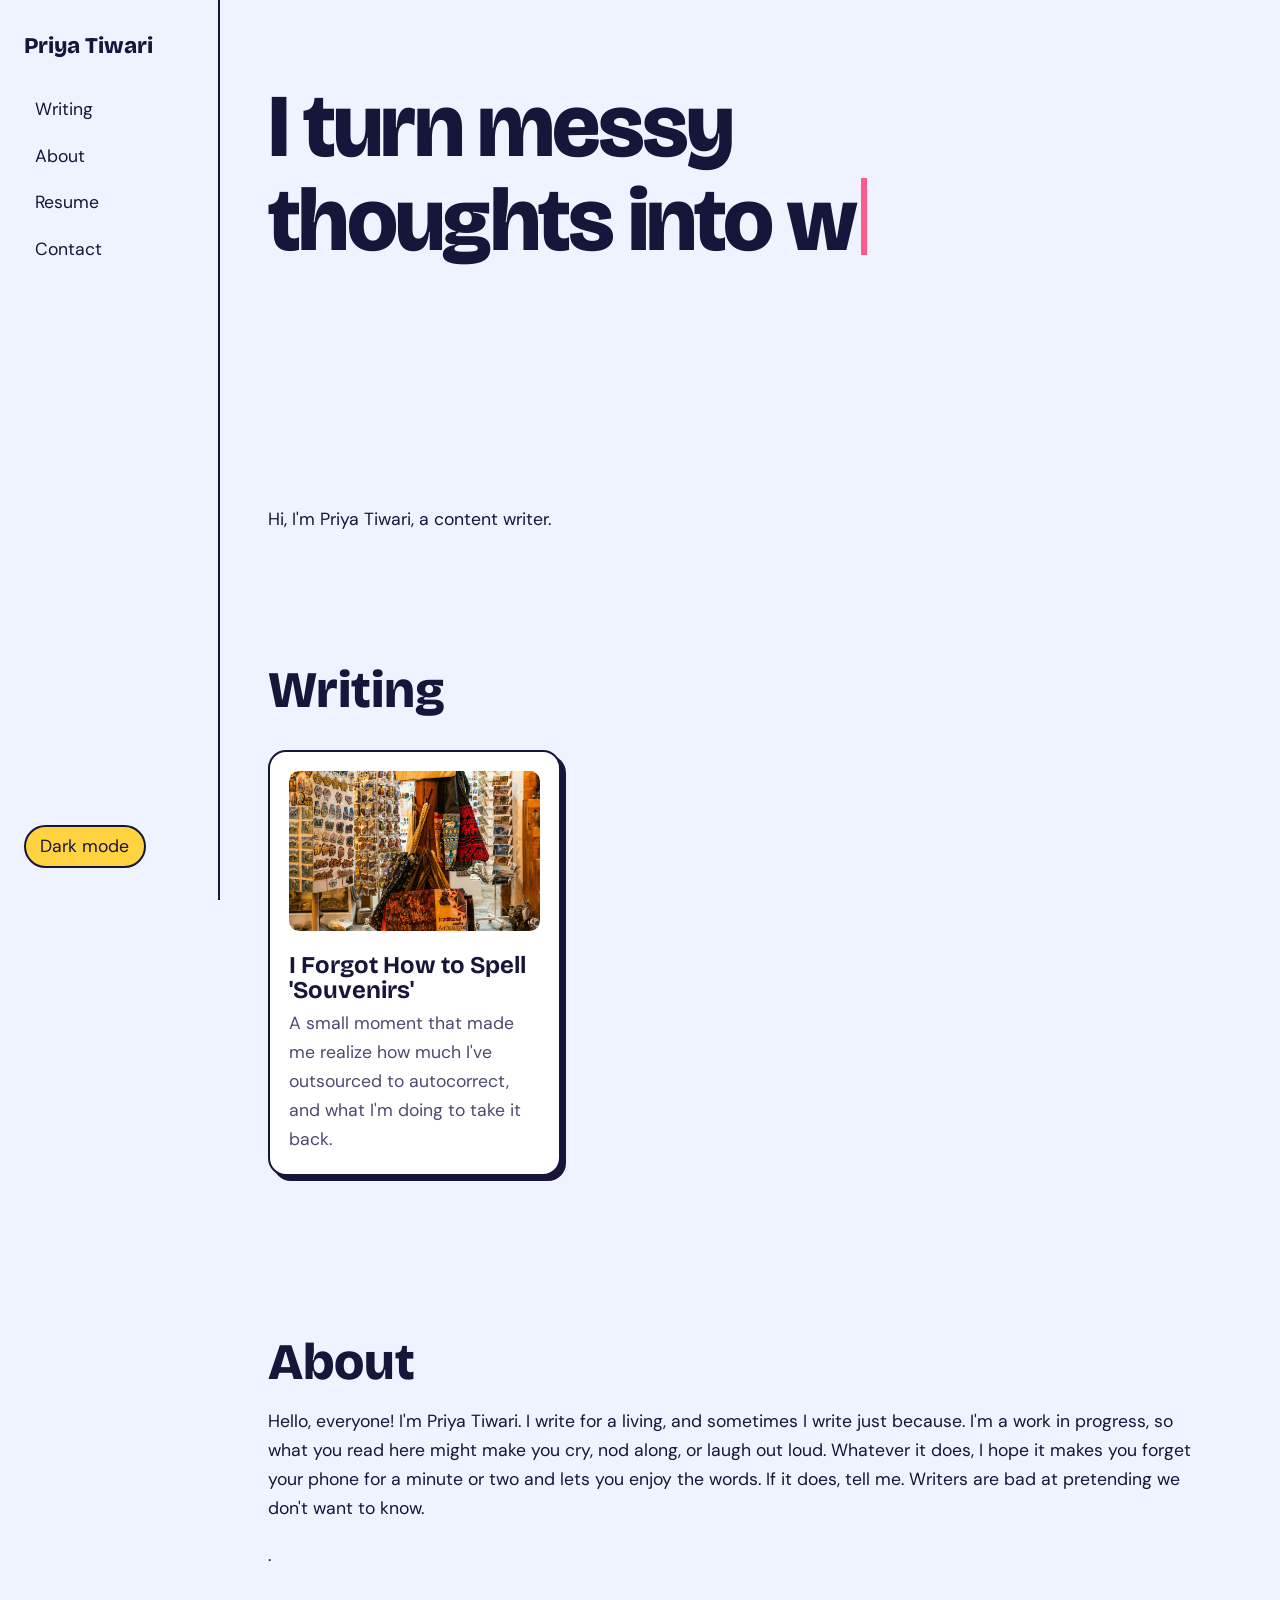
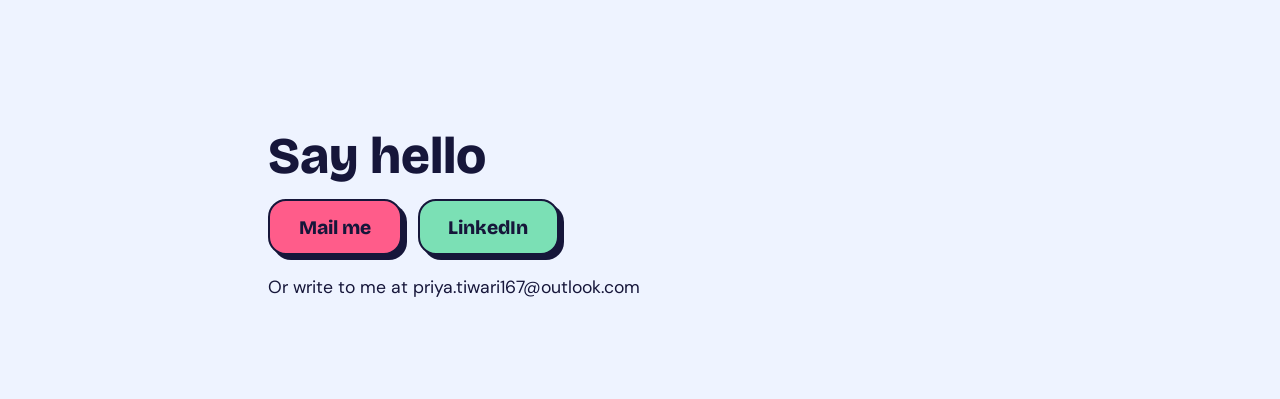
==== index.html @ 90b7e130 "Update index.html" ====
<!DOCTYPE html>
<html lang="en">
<head>
<meta charset="utf-8">
<meta name="viewport" content="width=device-width,initial-scale=1">
<title>Priya Tiwari | Writer</title>
<link href="https://fonts.googleapis.com/css2?family=Bricolage+Grotesque:wght@500;800&family=DM+Sans:wght@400;500&display=swap" rel="stylesheet">
<style>
:root{--bg:#EEF3FF;--ink:#16163A;--pink:#FF5C8A;--sun:#FFD23F;--mint:#7BE0B5}
*{box-sizing:border-box}
html{scroll-behavior:smooth}
@media(prefers-reduced-motion:reduce){html{scroll-behavior:auto}*{animation:none!important;transition:none!important}}
body{margin:0;background:var(--bg);color:var(--ink);font:1.1rem/1.65 "DM Sans",system-ui,sans-serif}
a{color:inherit}
:focus-visible{outline:3px solid var(--pink);outline-offset:3px}
nav{position:fixed;inset:0 auto 0 0;width:220px;padding:2rem 1.5rem;display:flex;flex-direction:column;gap:.4rem;border-right:2px solid var(--ink);background:var(--bg);z-index:5}
nav .me{font:800 1.4rem "Bricolage Grotesque",sans-serif;text-decoration:none;margin-bottom:1.5rem}
nav a:not(.me){text-decoration:none;padding:.35rem .7rem;border-radius:99px;width:max-content}
nav a:not(.me):hover{background:var(--sun)}
main{margin-left:220px}
section{padding:5rem 3rem;max-width:64rem}
h1,h2,h3{font-family:"Bricolage Grotesque",sans-serif;line-height:1.05;margin:0}
.big{font-size:clamp(1.8rem,5vw,3.2rem);font-weight:800}
.hero{position:relative;min-height:100vh;max-width:none;overflow:hidden}
.hero h1{font-size:clamp(2.6rem,7vw,6rem);font-weight:800;letter-spacing:-.03em;max-width:13ch}
.hero p{max-width:34ch;margin-top:1.5rem}
.drag{position:absolute;cursor:grab;touch-action:none;user-select:none;z-index:2}
.drag.held{cursor:grabbing;z-index:4;filter:drop-shadow(4px 6px 0 rgba(22,22,58,.25))}
.sticker{padding:.5rem 1rem;border:2px solid var(--ink);border-radius:99px;font-weight:500;background:var(--sun);transform:rotate(-6deg)}
.sticker.b{background:var(--pink);transform:rotate(5deg)}
.sticker.c{background:var(--mint);transform:rotate(-2deg)}
.treat{padding:.3rem .9rem;background:#fff;border:2px dashed var(--ink);border-radius:8px}
#pet{position:absolute;right:6%;bottom:8%;text-align:center;width:150px}
#pet svg{width:130px;transition:transform .2s}
#pet.chomp svg{transform:scale(1.2,.8)}
#say{margin:.3rem 0 0;font-size:.95rem;min-height:1.6em}
.grid{display:grid;grid-template-columns:repeat(auto-fill,minmax(16rem,1fr));gap:1.5rem;margin-top:2rem}
.card{font:inherit;color:inherit;text-align:left;background:#fff;border:2px solid var(--ink);border-radius:18px;padding:1.2rem;cursor:pointer;box-shadow:5px 5px 0 var(--ink);transition:transform .15s,box-shadow .15s}
.card:hover,.card:focus-visible{transform:translate(-2px,-2px);box-shadow:8px 8px 0 var(--pink)}
.card img{width:100%;height:10rem;object-fit:cover;border-radius:10px;margin-bottom:.8rem}
.card h3{font-size:1.5rem;margin-bottom:.4rem}
.card p{margin:0;color:#4b4b70}
dialog{max-width:42rem;width:calc(100% - 2rem);max-height:88vh;border:2px solid var(--ink);border-radius:18px;padding:2rem;background:#fff;color:var(--ink)}
dialog::backdrop{background:rgba(22,22,58,.55)}
dialog img{max-width:100%;border-radius:10px;margin:1rem 0}
dialog h2{font-size:2.2rem;margin-bottom:.5rem}
.x{float:right;font:inherit;background:var(--sun);border:2px solid var(--ink);border-radius:99px;padding:.2rem .9rem;cursor:pointer}
@media(max-width:800px){nav{inset:0 0 auto 0;width:auto;flex-direction:row;flex-wrap:wrap;align-items:center;padding:.8rem 1rem;border-right:0;border-bottom:2px solid var(--ink)}nav .me{margin:0 1rem 0 0}main{margin:0;padding-top:4.5rem}section{padding:3rem 1.25rem}#pet{right:2%}}
.mail{display:inline-block;margin-top:1rem;padding:.9rem 1.8rem;background:var(--pink);color:var(--ink);font:800 1.2rem "Bricolage Grotesque",sans-serif;text-decoration:none;border:2px solid var(--ink);border-radius:18px;box-shadow:5px 5px 0 var(--ink);transition:transform .15s,box-shadow .15s}
.mail:hover,.mail:focus-visible{transform:translate(-2px,-2px);box-shadow:8px 8px 0 var(--sun)}
a.card{display:block;text-decoration:none}
  .hero{min-height:0;padding-bottom:2rem}
.hero h1.typing::after{content:"";display:inline-block;width:.07em;height:.85em;margin-left:.06em;background:var(--pink);vertical-align:-.05em;animation:blink 1s steps(2) infinite}
@keyframes blink{to{opacity:0}}
.hero .line{display:block;height:6px;width:0;background:var(--pink);border-radius:9px;margin-top:1.2rem;transition:width .8s ease}
.hero .line.on{width:7rem}
.rise{opacity:0}
.rise.in{opacity:1;animation:rise .6s ease backwards}
@keyframes rise{from{opacity:0;transform:translateY(16px)}}
a.card{display:block;text-decoration:none}
.btns{display:flex;flex-wrap:wrap;gap:1rem}
.mail{color:#16163A}
.mail.in{background:var(--mint)}
.tg{margin-top:auto;font:inherit;background:var(--sun);color:#16163A;border:2px solid var(--ink);border-radius:99px;padding:.3rem .9rem;cursor:pointer;width:max-content}
@media(max-width:800px){.tg{margin:0 0 0 auto}}
[data-theme=dark]{--bg:#12122B;--ink:#EDEEFF;--pink:#FF7AA2}
[data-theme=dark] .card,[data-theme=dark] dialog{background:#1E1E45}
[data-theme=dark] .card p{color:#B9BAE0}
[data-theme=dark] nav a:not(.me):hover{color:#16163A}
</style>
</head>
<body>

<nav>
  <a class="me" href="#top">Priya Tiwari</a>
  <a href="#writing">Writing</a>
  <a href="#about">About</a>
  <a href="Priya Tiwari - Resume.pdf" target="_blank">Resume</a>
  <a href="#contact">Contact</a>
    <button class="tg" id="theme">Dark mode</button>
</nav>

<main>
 <section class="hero" id="top">
    <h1 id="type">I turn messy thoughts into words worth reading.</h1>
    <span class="line" id="line"></span>
    <p>Hi, I'm Priya Tiwari, a content writer.</p>
</section>

  <section id="writing">
    <h2 class="big">Writing</h2>
    <div class="grid" id="grid"></div>
  </section>

  <section id="about">
    <h2 class="big">About</h2>
    <!-- EDIT: write about yourself -->
    <p>Hello, everyone! I'm Priya Tiwari. I write for a living, and sometimes I write just because. I'm a work in progress, so what you read here might make you cry, nod along, or laugh out loud. Whatever it does, I hope it makes you forget your phone for a minute or two and lets you enjoy the words. If it does, tell me. Writers are bad at pretending we don't want to know.</p>.
  </section>

  <section id="contact">
    <h2 class="big">Say hello</h2>
    <div class="btns">
    <a class="mail" href="mailto:priya.tiwari167@outlook.com?subject=Hello%20Priya">Mail me</a>
          <a class="mail in" href="https://www.linkedin.com/in/priya-t-655911274" target="_blank" rel="noopener">LinkedIn</a>
    </div>
    <p>Or write to me at priya.tiwari167@outlook.com</p>
</section>

<dialog id="box">
  <button class="x" id="close">Close</button>
  <div id="read"></div>
</dialog>

<script>
const essays=[
  {
    title:"I Forgot How to Spell 'Souvenirs'",
    summary:"A small moment that made me realize how much I've outsourced to autocorrect, and what I'm doing to take it back.",
    image:"souvenirs.jpg",
    link:"my-first-essay.html"
  }
];

const grid=document.getElementById('grid'),box=document.getElementById('box'),read=document.getElementById('read');
essays.forEach(e=>{
  const b=document.createElement(e.link?'a':'button');
  b.className='card';
  if(e.link)b.href=e.link;
  b.innerHTML=(e.image?`<img src="${e.image}" alt="">`:'')+`<h3>${e.title}</h3><p>${e.summary}</p>`;
  if(!e.link)b.onclick=()=>{read.innerHTML=`<h2>${e.title}</h2>`+(e.image?`<img src="${e.image}" alt="">`:'')+e.body;box.showModal()};
  grid.append(b);
});
document.getElementById('close').onclick=()=>box.close();
box.addEventListener('click',ev=>{if(ev.target===box)box.close()});

const h=document.getElementById('type'),line=document.getElementById('line');
if(h&&line){
  const full=h.textContent.trim();
  h.setAttribute('aria-label',full);
  if(matchMedia('(prefers-reduced-motion:reduce)').matches){
    line.classList.add('on');
  }else{
    (document.fonts?document.fonts.ready:Promise.resolve()).then(()=>{
      h.style.minHeight=h.offsetHeight+'px';
      h.textContent='';h.classList.add('typing');
      let i=0;
      (function go(){
        h.textContent=full.slice(0,++i);
        if(i<full.length)setTimeout(go,45);
        else{h.classList.remove('typing');line.classList.add('on')}
      })();
    });
  }
}

if('IntersectionObserver' in window){
  const io=new IntersectionObserver(es=>es.forEach(e=>{
    if(e.isIntersecting){e.target.classList.add('in');io.unobserve(e.target)}
  }),{threshold:.15});
  document.querySelectorAll('.card,#about p,.btns').forEach(el=>{el.classList.add('rise');io.observe(el)});
}

const root=document.documentElement,tg=document.getElementById('theme');
if(tg){
  const setTheme=t=>{
    root.dataset.theme=t;
    tg.textContent=t==='dark'?'Light mode':'Dark mode';
    try{localStorage.setItem('theme',t)}catch(e){}
  };
  let saved;try{saved=localStorage.getItem('theme')}catch(e){}
  setTheme(saved||(matchMedia('(prefers-color-scheme:dark)').matches?'dark':'light'));
  tg.onclick=()=>setTheme(root.dataset.theme==='dark'?'light':'dark');
}
</script>
</body>
</html>
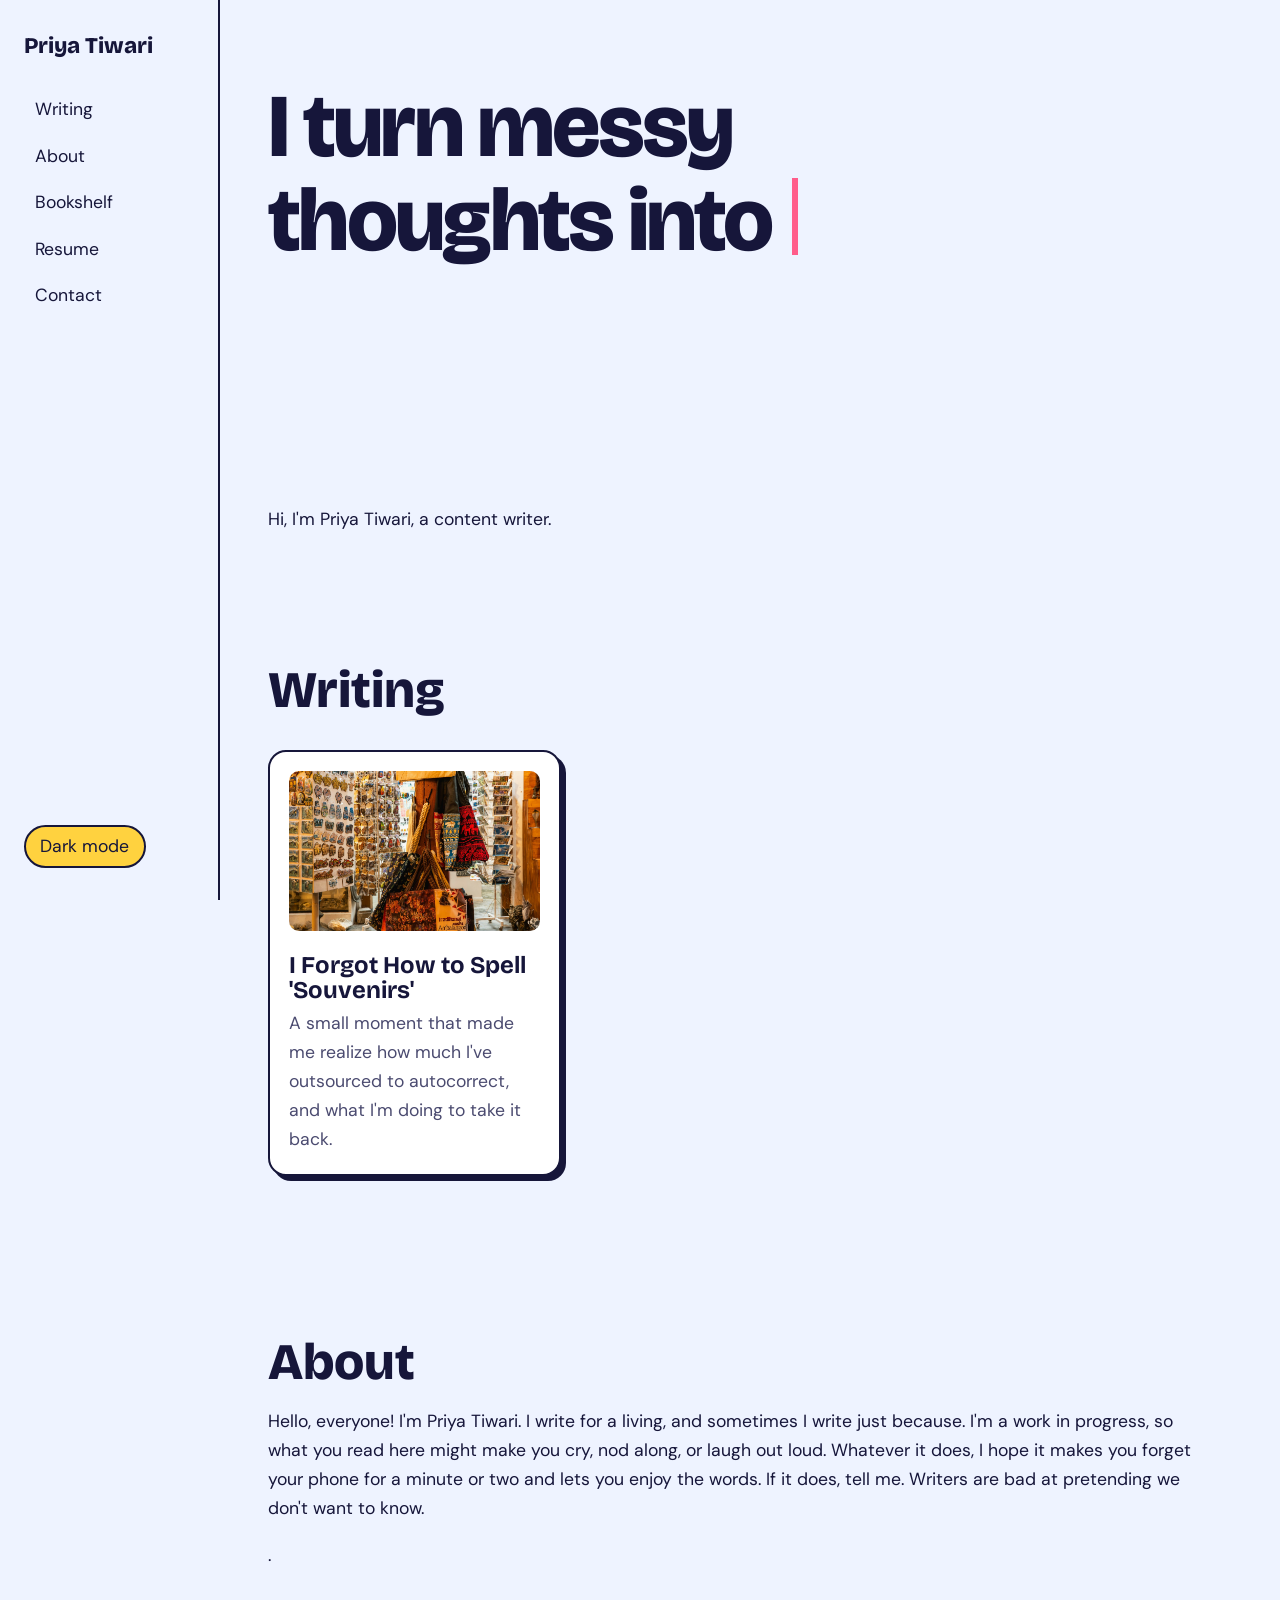
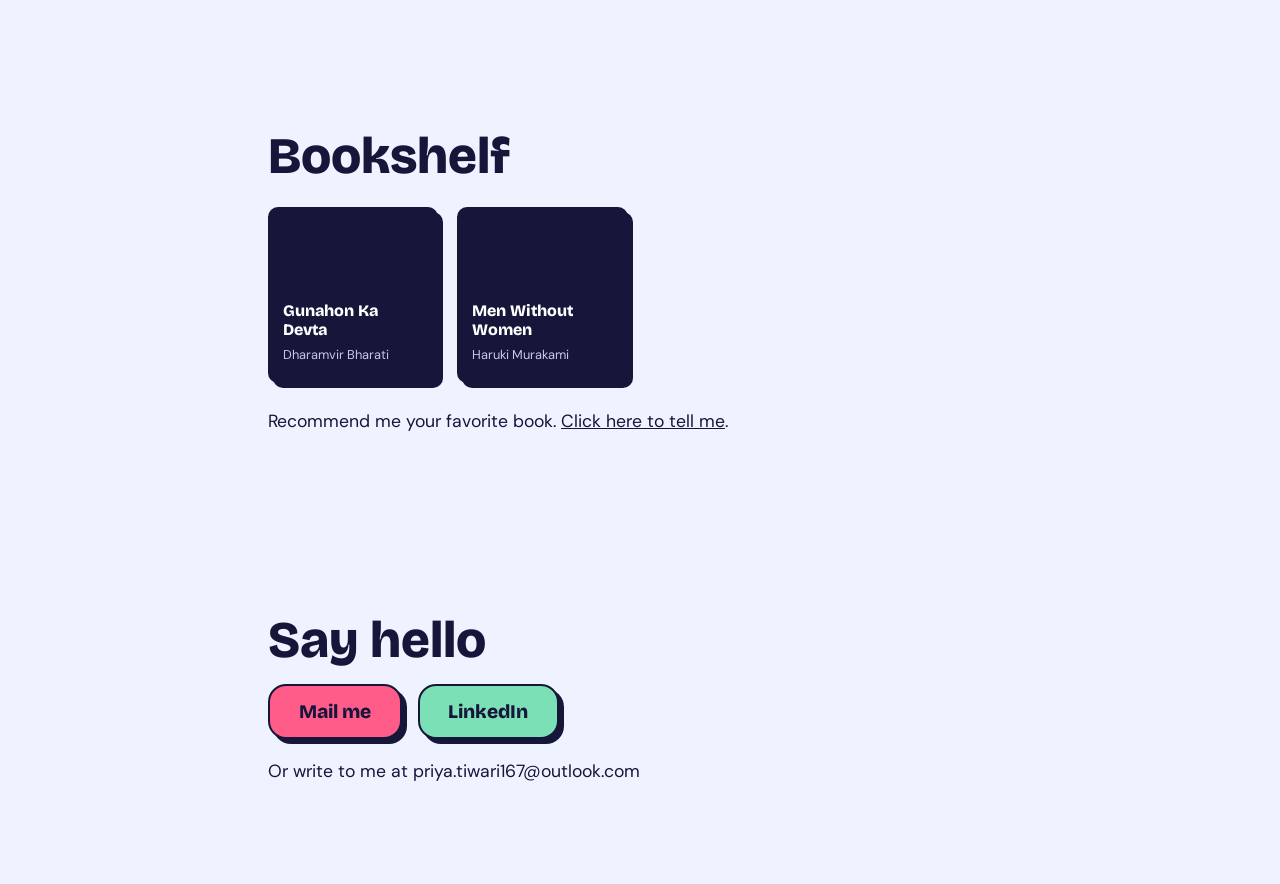
==== commit f185b7f7: "Update index.html" ====
--- a/index.html
+++ b/index.html
@@ -67,6 +67,13 @@
 [data-theme=dark] .card,[data-theme=dark] dialog{background:#1E1E45}
 [data-theme=dark] .card p{color:#B9BAE0}
 [data-theme=dark] nav a:not(.me):hover{color:#16163A}
+.shelf{display:grid;grid-template-columns:repeat(auto-fill,minmax(9rem,1fr));gap:1.2rem;margin-top:1.5rem}
+.book{background:#16163A;color:#fff;border:2px solid var(--ink);border-radius:10px;padding:1rem .8rem;min-height:11rem;display:flex;flex-direction:column;justify-content:flex-end;cursor:pointer;font:inherit;text-align:left;box-shadow:5px 5px 0 var(--ink);transition:transform .15s,box-shadow .15s}
+.book:hover,.book:focus-visible{transform:translate(-2px,-2px);box-shadow:8px 8px 0 var(--pink)}
+.book b{font:800 1rem "Bricolage Grotesque",sans-serif;line-height:1.2}
+.book span{font-size:.8rem;color:#c8c9e6;margin-top:.3rem}
+.shelf-end{margin-top:1.5rem}
+</style>
 </style>
 </head>
 <body>
@@ -75,6 +82,7 @@
   <a class="me" href="#top">Priya Tiwari</a>
   <a href="#writing">Writing</a>
   <a href="#about">About</a>
+  <a href="#bookshelf">Bookshelf</a>
   <a href="Priya Tiwari - Resume.pdf" target="_blank">Resume</a>
   <a href="#contact">Contact</a>
     <button class="tg" id="theme">Dark mode</button>
@@ -97,7 +105,11 @@
     <!-- EDIT: write about yourself -->
     <p>Hello, everyone! I'm Priya Tiwari. I write for a living, and sometimes I write just because. I'm a work in progress, so what you read here might make you cry, nod along, or laugh out loud. Whatever it does, I hope it makes you forget your phone for a minute or two and lets you enjoy the words. If it does, tell me. Writers are bad at pretending we don't want to know.</p>.
   </section>
-
+<section id="bookshelf">
+    <h2 class="big">Bookshelf</h2>
+    <div class="shelf" id="shelf"></div>
+    <p class="shelf-end">Recommend me your favorite book. <a href="priya.tiwari167@outlook.com?subject=Book%20recommendation">Click here to tell me</a>.</p>
+</section>
   <section id="contact">
     <h2 class="big">Say hello</h2>
     <div class="btns">
@@ -113,6 +125,18 @@
 </dialog>
 
 <script>
+const books=[
+  {title:"Gunahon Ka Devta", author:"Dharamvir Bharati", review:"The writing made me cry. What do you mean a human being can be perfect for society and still be called a criminal."},
+  {title:"Men Without Women", author:"Haruki Murakami", review:"A collection of short stories that captures the quiet ache of heartbreak, isolation, and male vulnerability."}
+];
+const shelf=document.getElementById('shelf');
+books.forEach(b=>{
+  const el=document.createElement('button');
+  el.className='book';
+  el.innerHTML=`<b>${b.title}</b><span>${b.author}</span>`;
+  el.onclick=()=>{read.innerHTML=`<h2>${b.title}</h2><p style="color:#5B6478;margin-top:-.5rem">${b.author}</p><p>${b.review}</p>`;box.showModal()};
+  shelf.append(el);
+});
 const essays=[
   {
     title:"I Forgot How to Spell 'Souvenirs'",
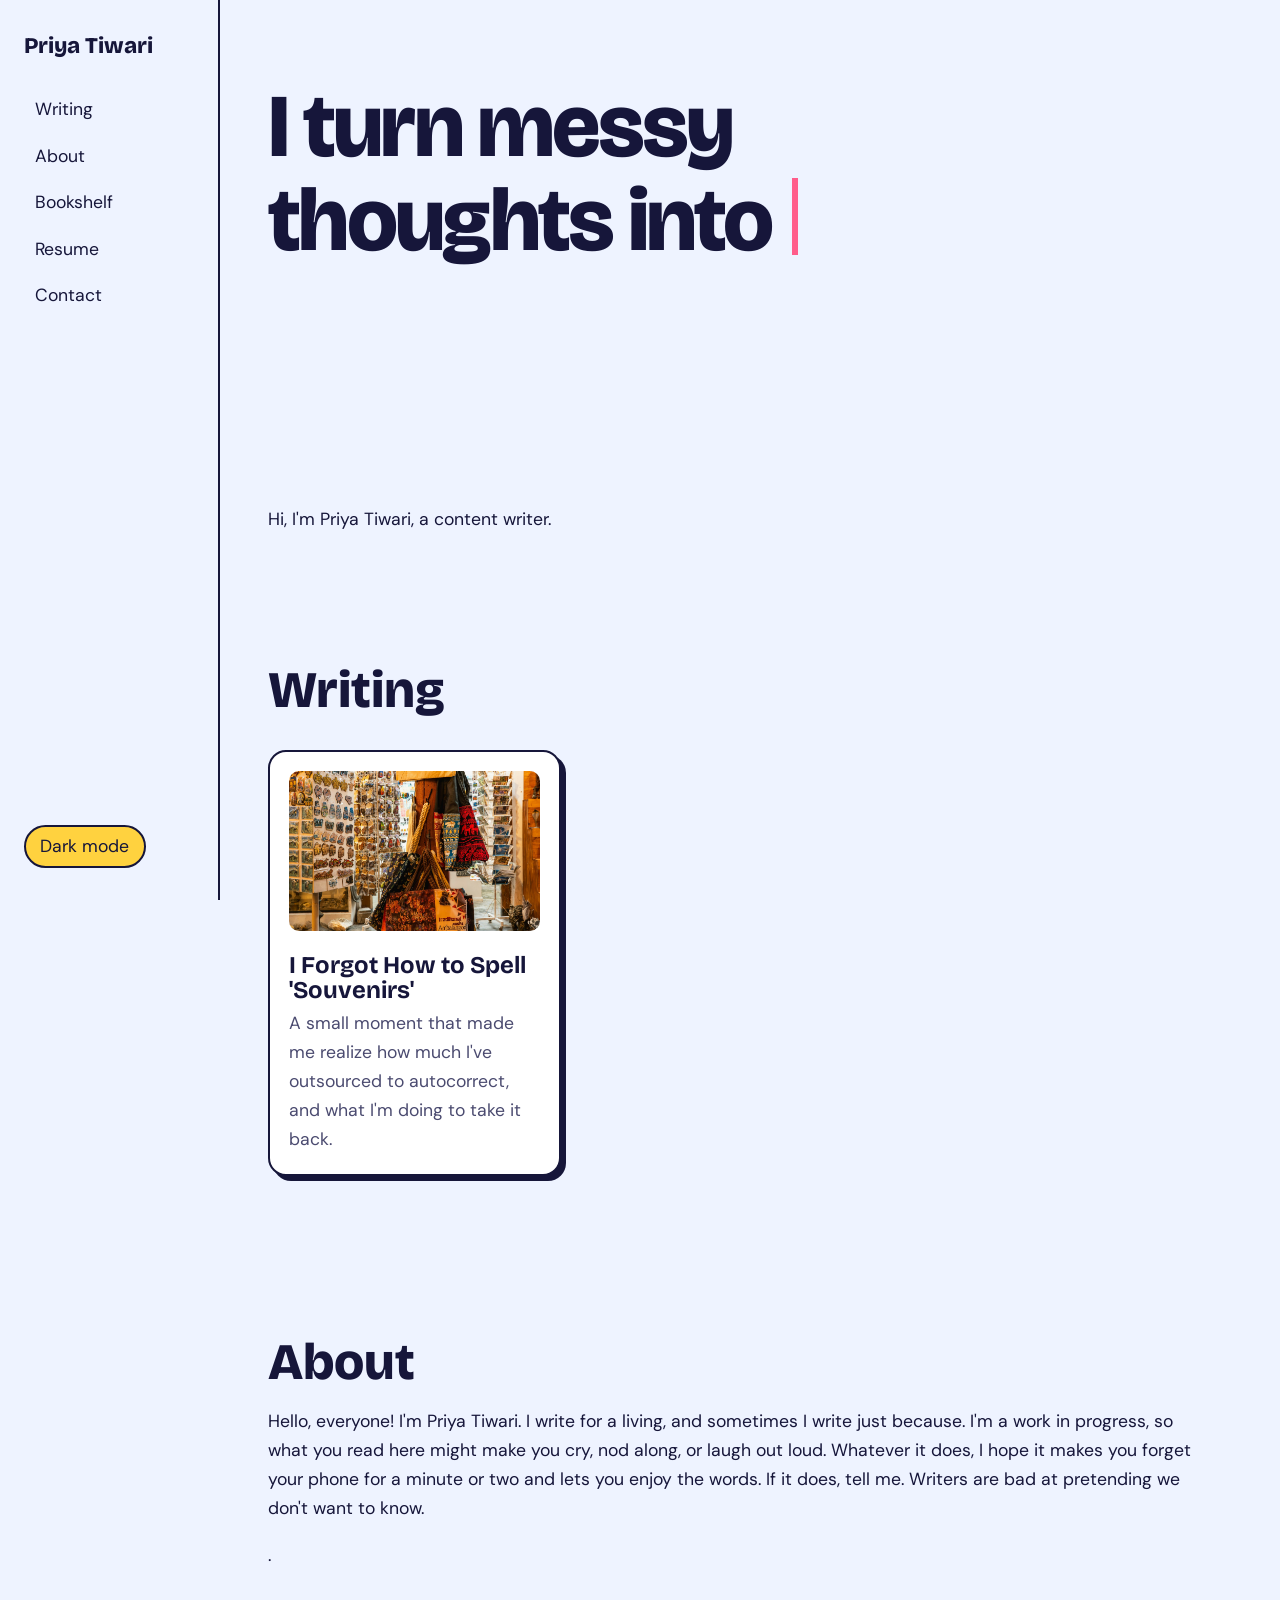
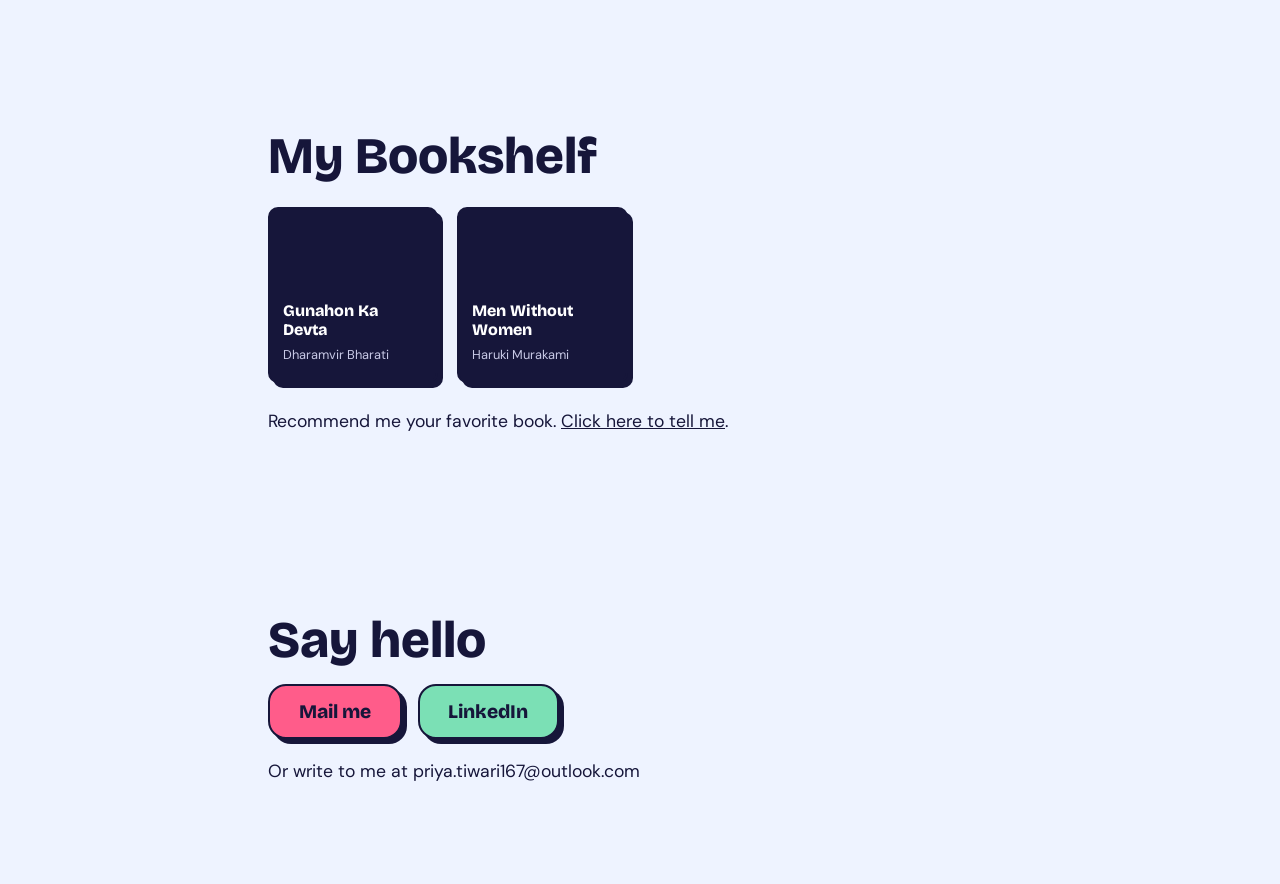
==== commit f9ac920b: "Update index.html" ====
--- a/index.html
+++ b/index.html
@@ -106,10 +106,9 @@
     <p>Hello, everyone! I'm Priya Tiwari. I write for a living, and sometimes I write just because. I'm a work in progress, so what you read here might make you cry, nod along, or laugh out loud. Whatever it does, I hope it makes you forget your phone for a minute or two and lets you enjoy the words. If it does, tell me. Writers are bad at pretending we don't want to know.</p>.
   </section>
 <section id="bookshelf">
-    <h2 class="big">Bookshelf</h2>
+    <h2 class="big">My Bookshelf</h2>
     <div class="shelf" id="shelf"></div>
-    <p class="shelf-end">Recommend me your favorite book. <a href="priya.tiwari167@outlook.com?subject=Book%20recommendation">Click here to tell me</a>.</p>
-</section>
+<p class="shelf-end">Recommend me your favorite book. <a href="mailto:priya.tiwari167@outlook.com?subject=Book%20recommendation">Click here to tell me</a>.</p></section>
   <section id="contact">
     <h2 class="big">Say hello</h2>
     <div class="btns">
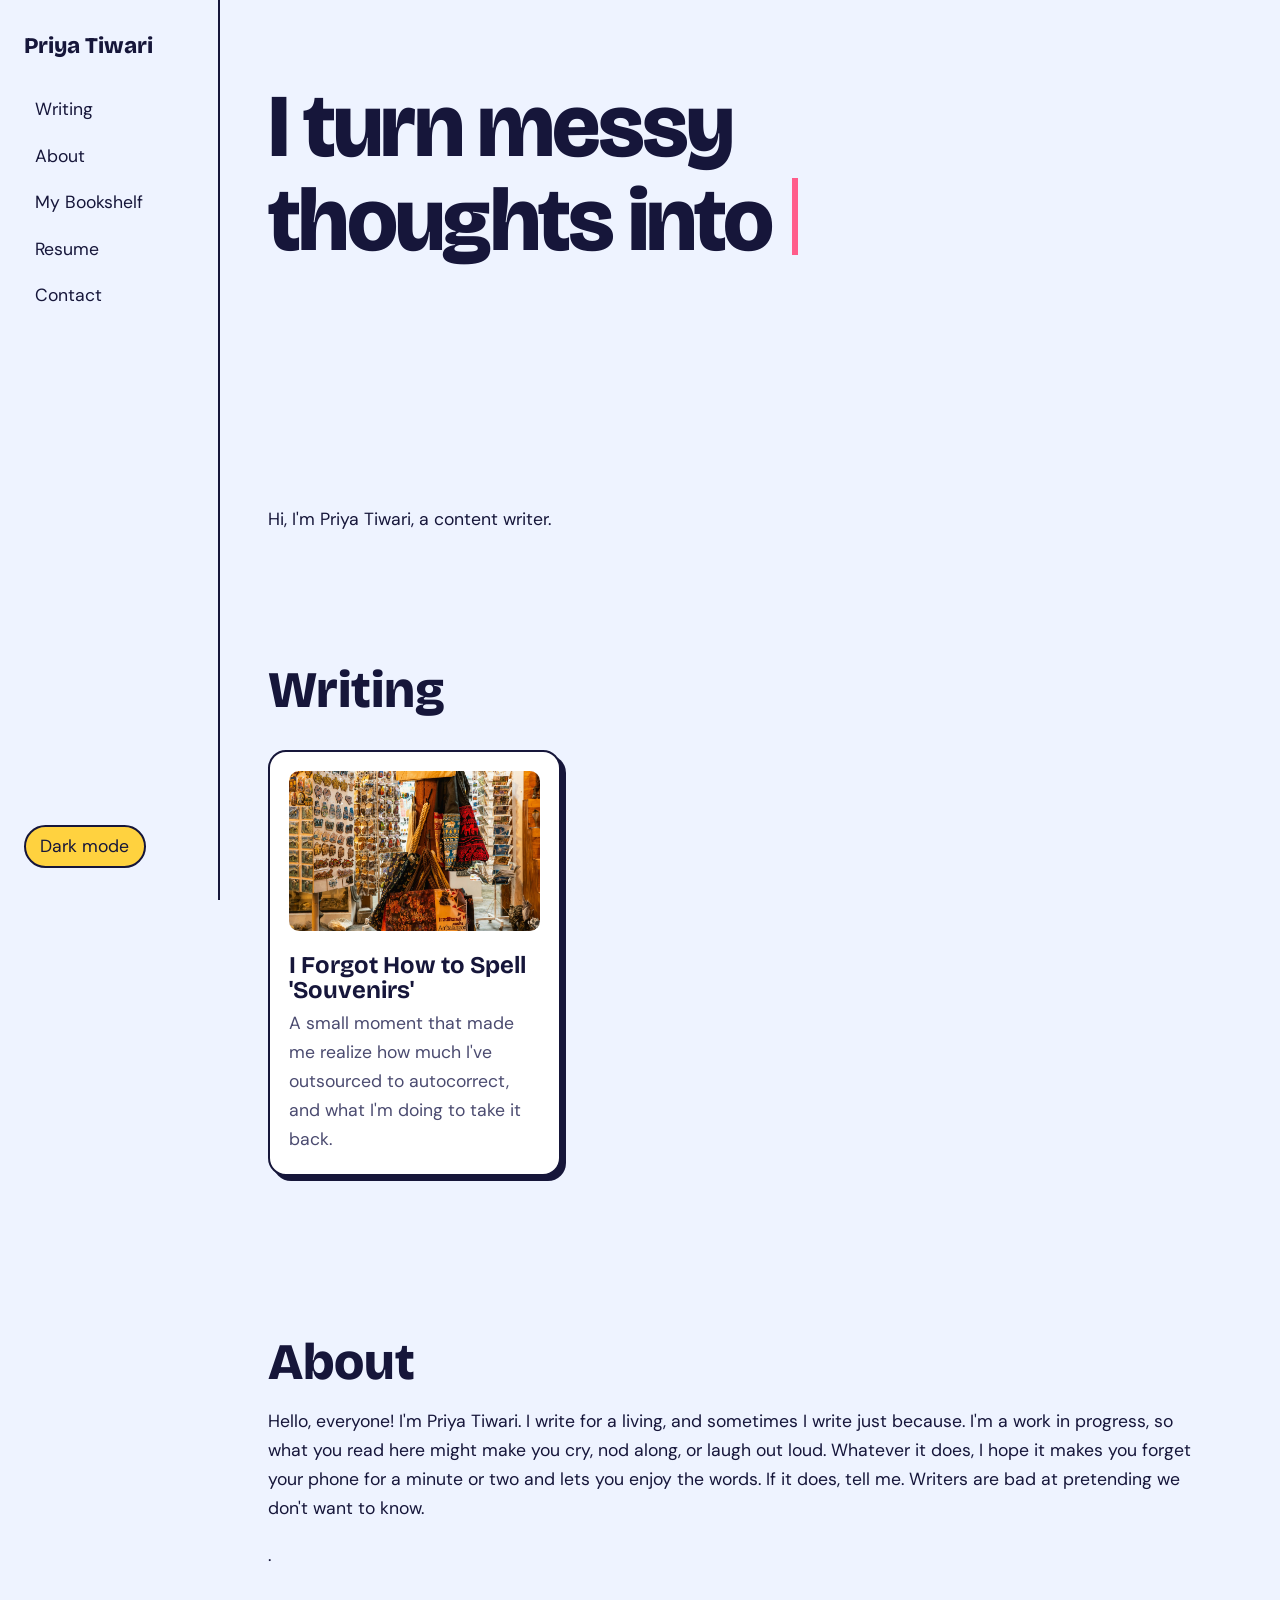
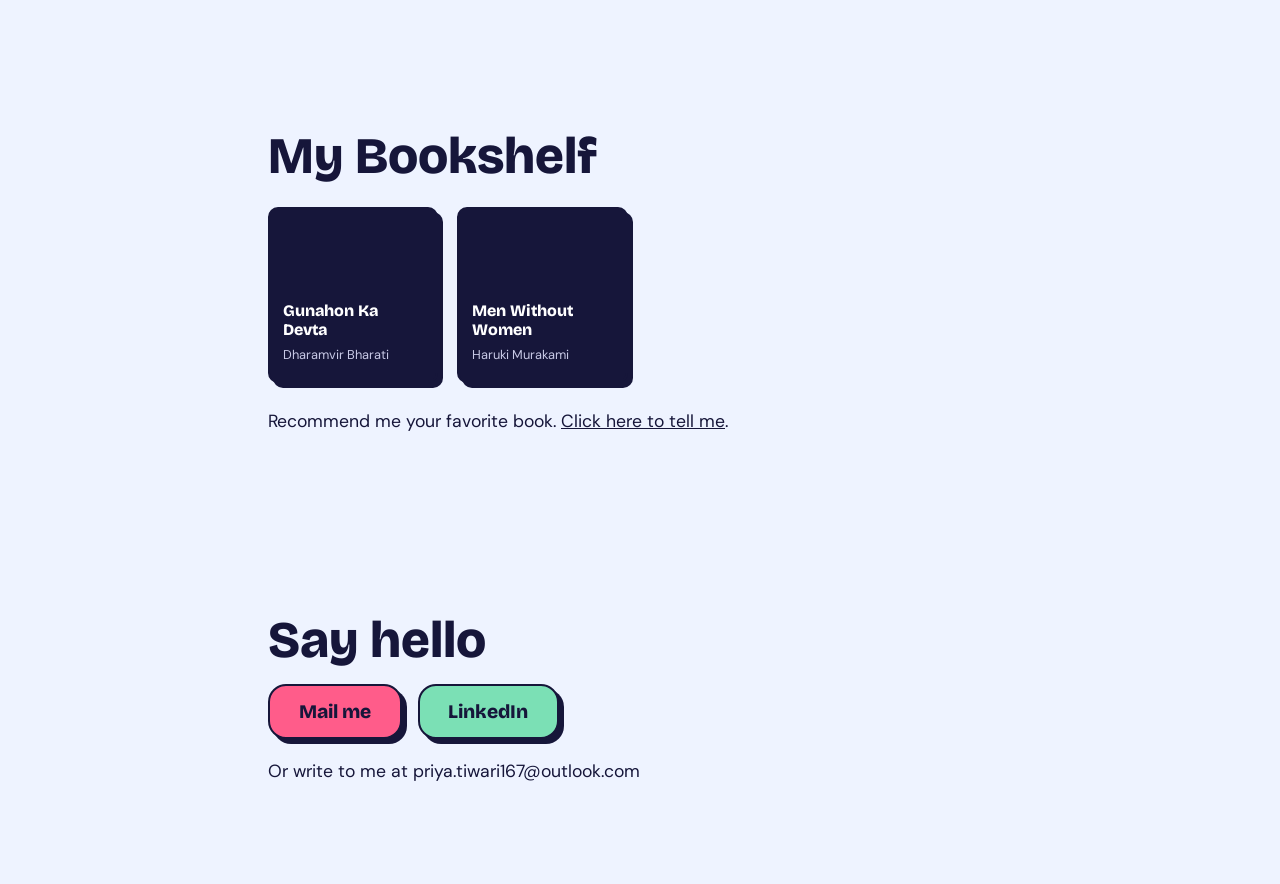
==== commit 257ab5ca: "Update index.html" ====
--- a/index.html
+++ b/index.html
@@ -82,7 +82,7 @@
   <a class="me" href="#top">Priya Tiwari</a>
   <a href="#writing">Writing</a>
   <a href="#about">About</a>
-  <a href="#bookshelf">Bookshelf</a>
+  <a href="#bookshelf">My Bookshelf</a>
   <a href="Priya Tiwari - Resume.pdf" target="_blank">Resume</a>
   <a href="#contact">Contact</a>
     <button class="tg" id="theme">Dark mode</button>
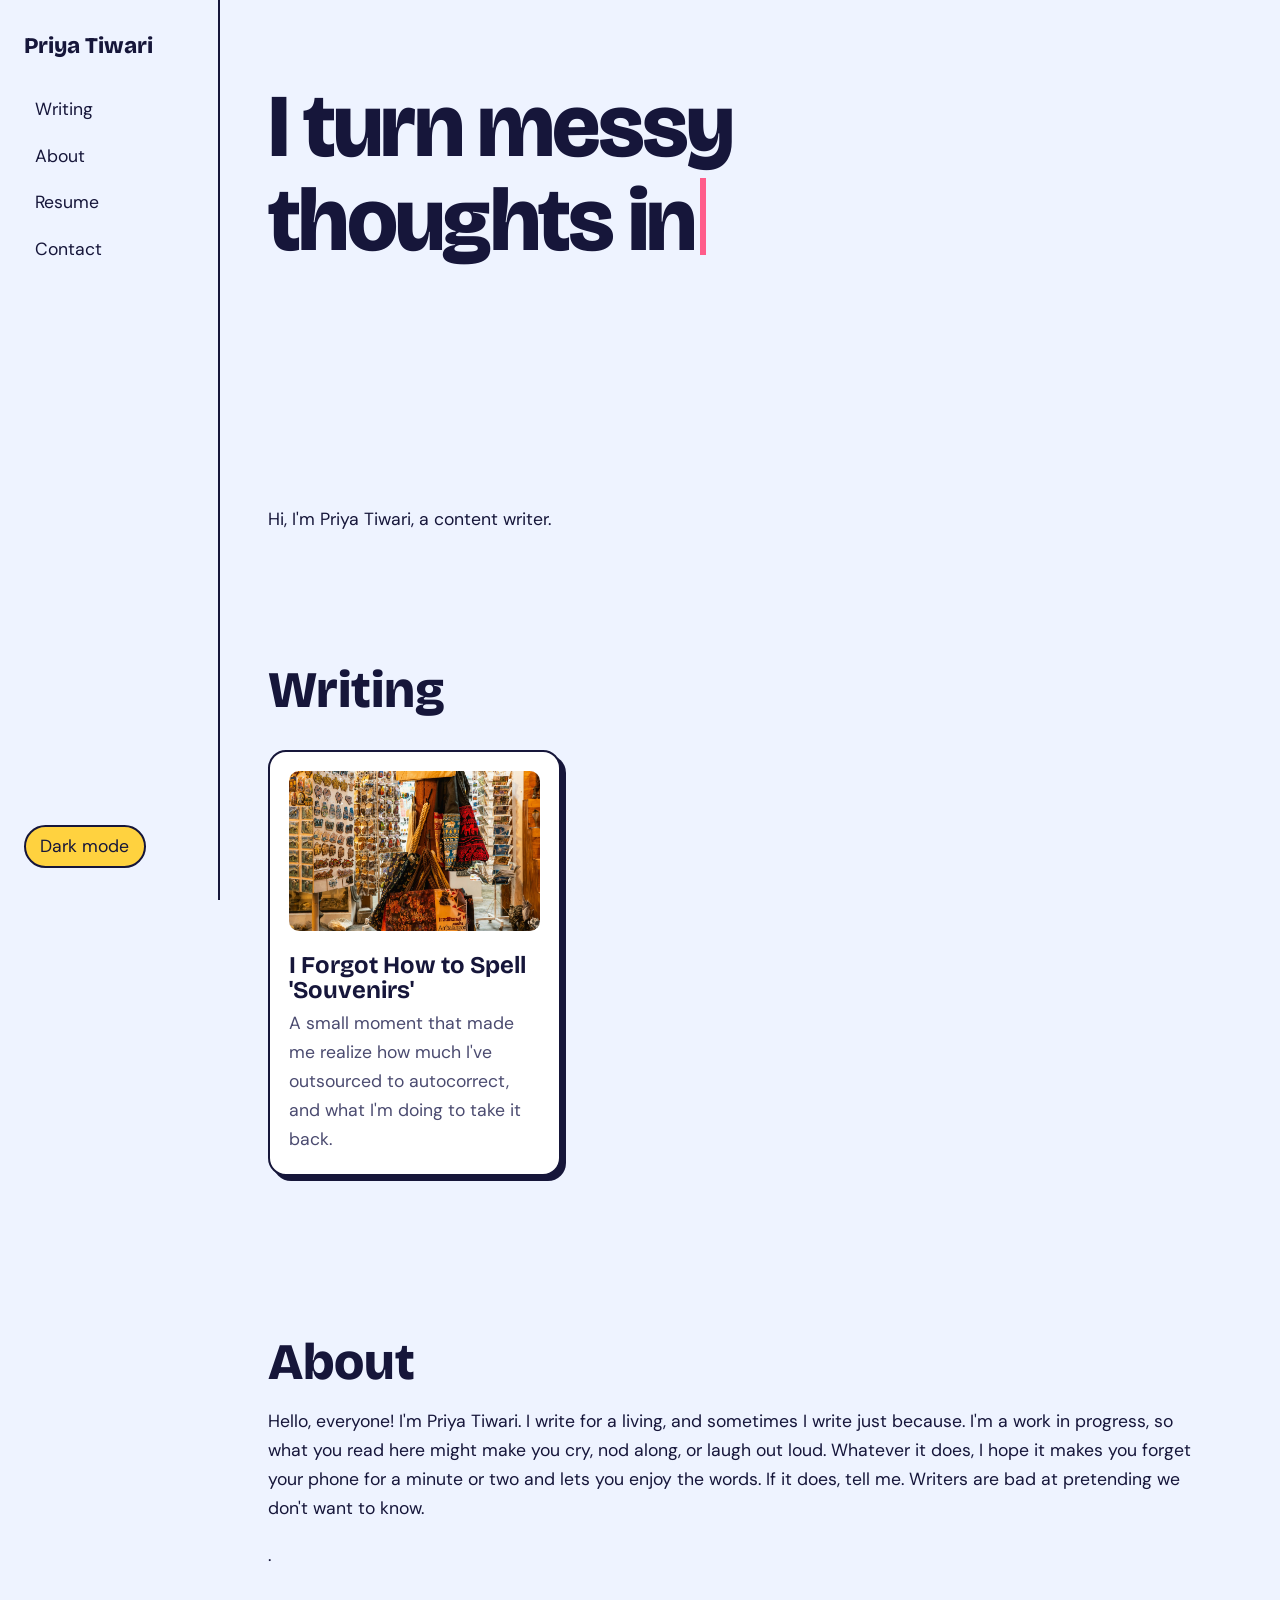
==== commit efb3e444: "Update index.html" ====
--- a/index.html
+++ b/index.html
@@ -67,12 +67,6 @@
 [data-theme=dark] .card,[data-theme=dark] dialog{background:#1E1E45}
 [data-theme=dark] .card p{color:#B9BAE0}
 [data-theme=dark] nav a:not(.me):hover{color:#16163A}
-.shelf{display:grid;grid-template-columns:repeat(auto-fill,minmax(9rem,1fr));gap:1.2rem;margin-top:1.5rem}
-.book{background:#16163A;color:#fff;border:2px solid var(--ink);border-radius:10px;padding:1rem .8rem;min-height:11rem;display:flex;flex-direction:column;justify-content:flex-end;cursor:pointer;font:inherit;text-align:left;box-shadow:5px 5px 0 var(--ink);transition:transform .15s,box-shadow .15s}
-.book:hover,.book:focus-visible{transform:translate(-2px,-2px);box-shadow:8px 8px 0 var(--pink)}
-.book b{font:800 1rem "Bricolage Grotesque",sans-serif;line-height:1.2}
-.book span{font-size:.8rem;color:#c8c9e6;margin-top:.3rem}
-.shelf-end{margin-top:1.5rem}
 </style>
 </style>
 </head>
@@ -82,7 +76,6 @@
   <a class="me" href="#top">Priya Tiwari</a>
   <a href="#writing">Writing</a>
   <a href="#about">About</a>
-  <a href="#bookshelf">My Bookshelf</a>
   <a href="Priya Tiwari - Resume.pdf" target="_blank">Resume</a>
   <a href="#contact">Contact</a>
     <button class="tg" id="theme">Dark mode</button>
@@ -105,18 +98,6 @@
     <!-- EDIT: write about yourself -->
     <p>Hello, everyone! I'm Priya Tiwari. I write for a living, and sometimes I write just because. I'm a work in progress, so what you read here might make you cry, nod along, or laugh out loud. Whatever it does, I hope it makes you forget your phone for a minute or two and lets you enjoy the words. If it does, tell me. Writers are bad at pretending we don't want to know.</p>.
   </section>
-<section id="bookshelf">
-    <h2 class="big">My Bookshelf</h2>
-    <div class="shelf" id="shelf"></div>
-<p class="shelf-end">Recommend me your favorite book. <a href="mailto:priya.tiwari167@outlook.com?subject=Book%20recommendation">Click here to tell me</a>.</p></section>
-  <section id="contact">
-    <h2 class="big">Say hello</h2>
-    <div class="btns">
-    <a class="mail" href="mailto:priya.tiwari167@outlook.com?subject=Hello%20Priya">Mail me</a>
-          <a class="mail in" href="https://www.linkedin.com/in/priya-t-655911274" target="_blank" rel="noopener">LinkedIn</a>
-    </div>
-    <p>Or write to me at priya.tiwari167@outlook.com</p>
-</section>
 
 <dialog id="box">
   <button class="x" id="close">Close</button>
@@ -124,18 +105,6 @@
 </dialog>
 
 <script>
-const books=[
-  {title:"Gunahon Ka Devta", author:"Dharamvir Bharati", review:"The writing made me cry. What do you mean a human being can be perfect for society and still be called a criminal."},
-  {title:"Men Without Women", author:"Haruki Murakami", review:"A collection of short stories that captures the quiet ache of heartbreak, isolation, and male vulnerability."}
-];
-const shelf=document.getElementById('shelf');
-books.forEach(b=>{
-  const el=document.createElement('button');
-  el.className='book';
-  el.innerHTML=`<b>${b.title}</b><span>${b.author}</span>`;
-  el.onclick=()=>{read.innerHTML=`<h2>${b.title}</h2><p style="color:#5B6478;margin-top:-.5rem">${b.author}</p><p>${b.review}</p>`;box.showModal()};
-  shelf.append(el);
-});
 const essays=[
   {
     title:"I Forgot How to Spell 'Souvenirs'",
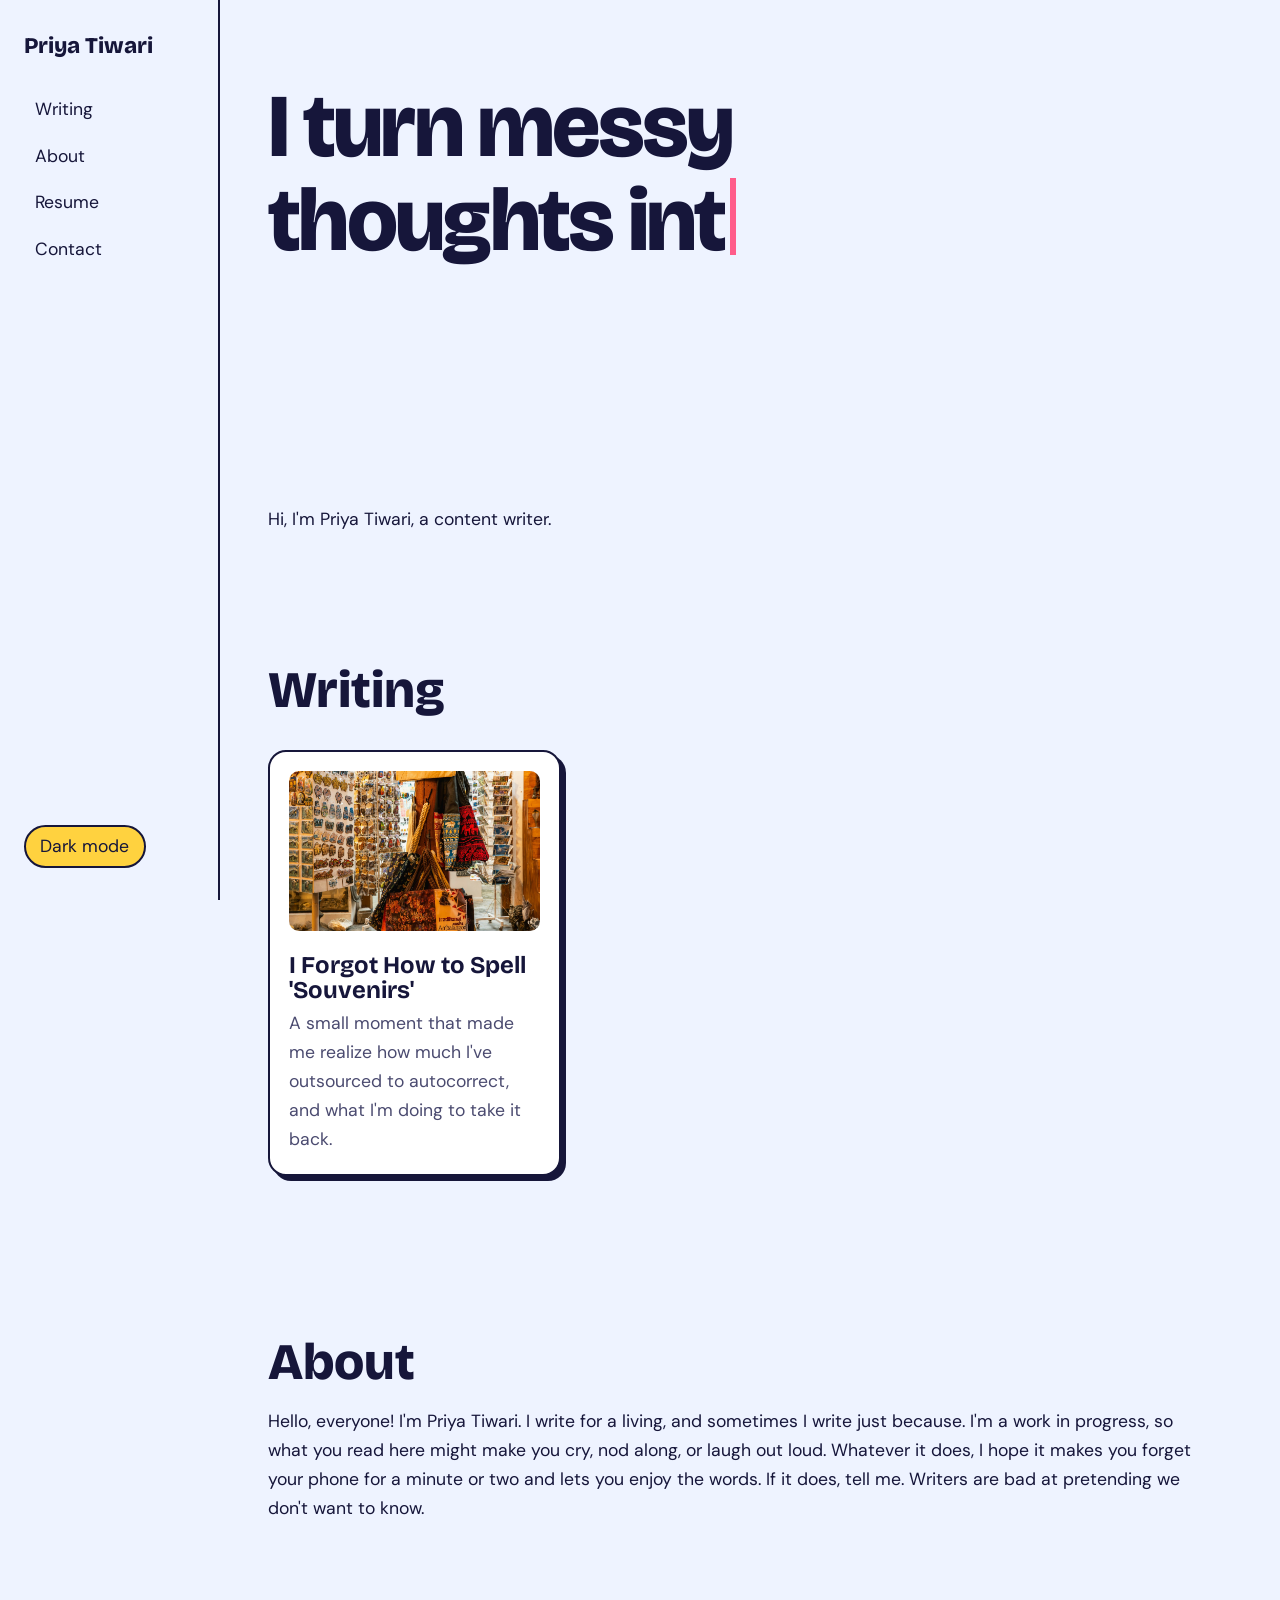
==== commit 0cebd8ac: "Update index.html" ====
--- a/index.html
+++ b/index.html
@@ -68,7 +68,6 @@
 [data-theme=dark] .card p{color:#B9BAE0}
 [data-theme=dark] nav a:not(.me):hover{color:#16163A}
 </style>
-</style>
 </head>
 <body>
 
@@ -96,10 +95,16 @@
   <section id="about">
     <h2 class="big">About</h2>
     <!-- EDIT: write about yourself -->
-    <p>Hello, everyone! I'm Priya Tiwari. I write for a living, and sometimes I write just because. I'm a work in progress, so what you read here might make you cry, nod along, or laugh out loud. Whatever it does, I hope it makes you forget your phone for a minute or two and lets you enjoy the words. If it does, tell me. Writers are bad at pretending we don't want to know.</p>.
+    <p>Hello, everyone! I'm Priya Tiwari. I write for a living, and sometimes I write just because. I'm a work in progress, so what you read here might make you cry, nod along, or laugh out loud. Whatever it does, I hope it makes you forget your phone for a minute or two and lets you enjoy the words. If it does, tell me. Writers are bad at pretending we don't want to know.</p>
   </section>
 
 <dialog id="box">
+    <section id="contact">
+    <h2 class="big">Say hello</h2>
+    <div class="btns">
+    <a class="mail" href="mailto:priya.tiwari167@outlook.com?subject=Hello%20Priya">Mail me</a>
+    </div>
+  </section>
   <button class="x" id="close">Close</button>
   <div id="read"></div>
 </dialog>
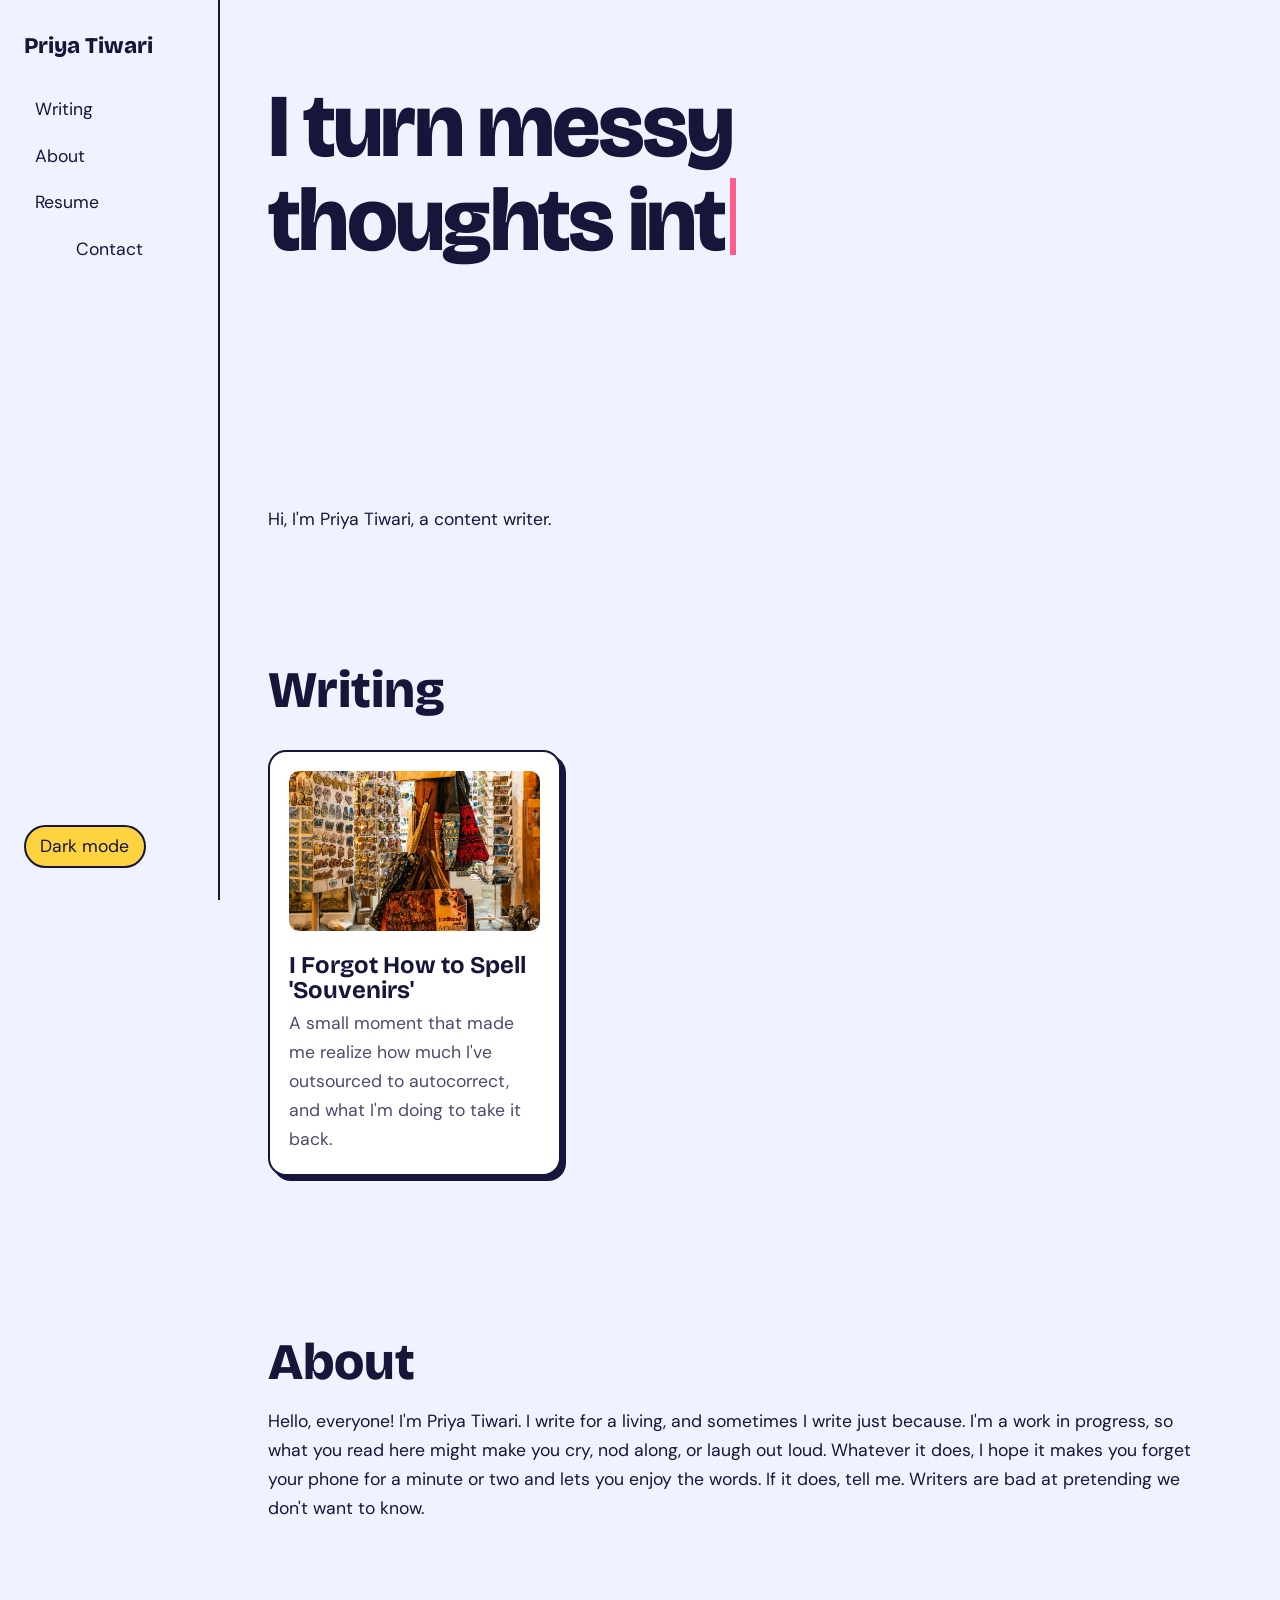
==== commit b51ed114: "Update index.html" ====
--- a/index.html
+++ b/index.html
@@ -76,8 +76,7 @@
   <a href="#writing">Writing</a>
   <a href="#about">About</a>
   <a href="Priya Tiwari - Resume.pdf" target="_blank">Resume</a>
-  <a href="#contact">Contact</a>
-    <button class="tg" id="theme">Dark mode</button>
+  <button id="contactBtn" type="button" style="background:none;border:none;font:inherit;cursor:pointer;padding:.35rem .7rem;border-radius:99px;color:inherit;">Contact</button>    <button class="tg" id="theme">Dark mode</button>
 </nav>
 
 <main>
@@ -129,6 +128,7 @@
   grid.append(b);
 });
 document.getElementById('close').onclick=()=>box.close();
+  document.getElementById('contactBtn').onclick=()=>box.showModal();
 box.addEventListener('click',ev=>{if(ev.target===box)box.close()});
 
 const h=document.getElementById('type'),line=document.getElementById('line');
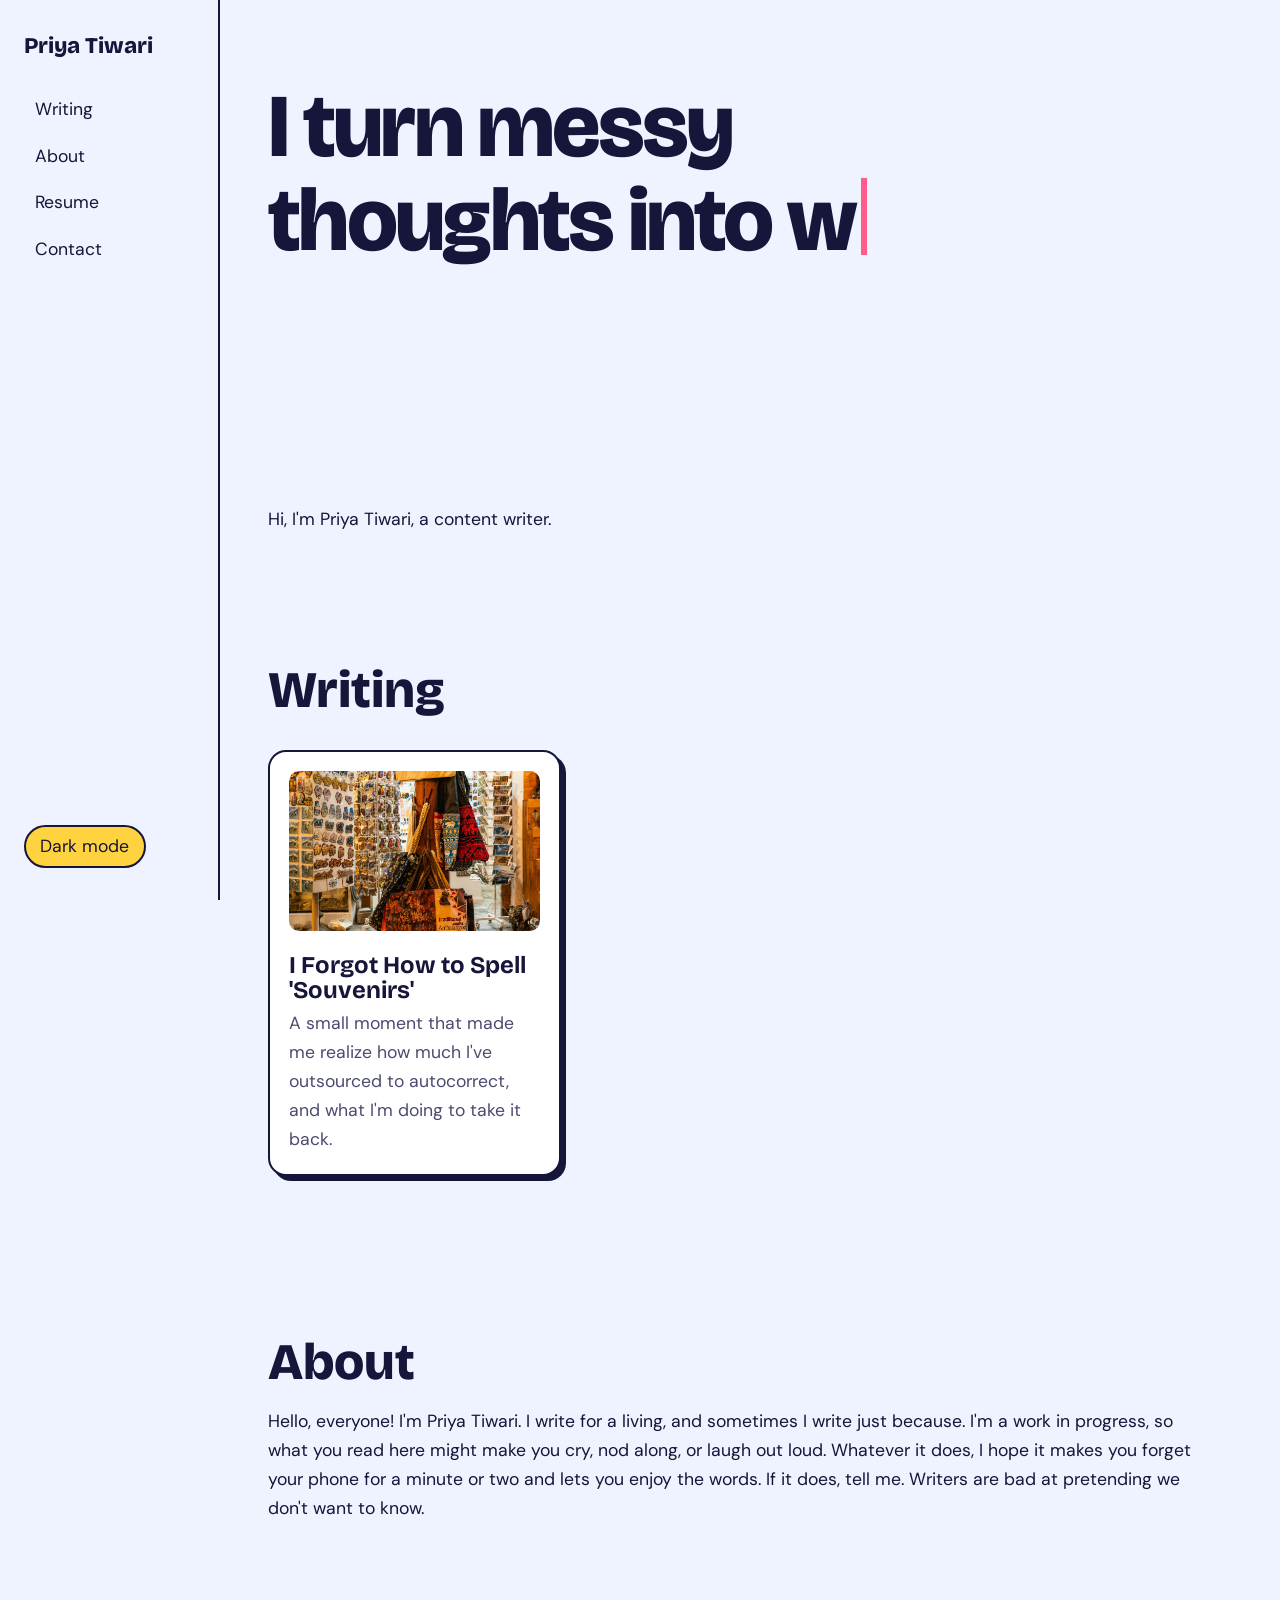
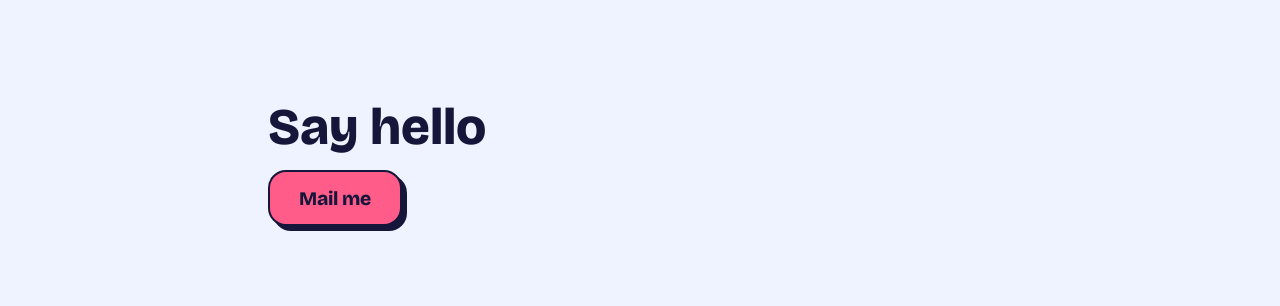
==== commit 3209be46: "Update index.html" ====
--- a/index.html
+++ b/index.html
@@ -24,16 +24,6 @@
 .hero{position:relative;min-height:100vh;max-width:none;overflow:hidden}
 .hero h1{font-size:clamp(2.6rem,7vw,6rem);font-weight:800;letter-spacing:-.03em;max-width:13ch}
 .hero p{max-width:34ch;margin-top:1.5rem}
-.drag{position:absolute;cursor:grab;touch-action:none;user-select:none;z-index:2}
-.drag.held{cursor:grabbing;z-index:4;filter:drop-shadow(4px 6px 0 rgba(22,22,58,.25))}
-.sticker{padding:.5rem 1rem;border:2px solid var(--ink);border-radius:99px;font-weight:500;background:var(--sun);transform:rotate(-6deg)}
-.sticker.b{background:var(--pink);transform:rotate(5deg)}
-.sticker.c{background:var(--mint);transform:rotate(-2deg)}
-.treat{padding:.3rem .9rem;background:#fff;border:2px dashed var(--ink);border-radius:8px}
-#pet{position:absolute;right:6%;bottom:8%;text-align:center;width:150px}
-#pet svg{width:130px;transition:transform .2s}
-#pet.chomp svg{transform:scale(1.2,.8)}
-#say{margin:.3rem 0 0;font-size:.95rem;min-height:1.6em}
 .grid{display:grid;grid-template-columns:repeat(auto-fill,minmax(16rem,1fr));gap:1.5rem;margin-top:2rem}
 .card{font:inherit;color:inherit;text-align:left;background:#fff;border:2px solid var(--ink);border-radius:18px;padding:1.2rem;cursor:pointer;box-shadow:5px 5px 0 var(--ink);transition:transform .15s,box-shadow .15s}
 .card:hover,.card:focus-visible{transform:translate(-2px,-2px);box-shadow:8px 8px 0 var(--pink)}
@@ -45,11 +35,11 @@
 dialog img{max-width:100%;border-radius:10px;margin:1rem 0}
 dialog h2{font-size:2.2rem;margin-bottom:.5rem}
 .x{float:right;font:inherit;background:var(--sun);border:2px solid var(--ink);border-radius:99px;padding:.2rem .9rem;cursor:pointer}
-@media(max-width:800px){nav{inset:0 0 auto 0;width:auto;flex-direction:row;flex-wrap:wrap;align-items:center;padding:.8rem 1rem;border-right:0;border-bottom:2px solid var(--ink)}nav .me{margin:0 1rem 0 0}main{margin:0;padding-top:4.5rem}section{padding:3rem 1.25rem}#pet{right:2%}}
+@media(max-width:800px){nav{inset:0 0 auto 0;width:auto;flex-direction:row;flex-wrap:wrap;align-items:center;padding:.8rem 1rem;border-right:0;border-bottom:2px solid var(--ink)}nav .me{margin:0 1rem 0 0}main{margin:0;padding-top:4.5rem}section{padding:3rem 1.25rem}}
 .mail{display:inline-block;margin-top:1rem;padding:.9rem 1.8rem;background:var(--pink);color:var(--ink);font:800 1.2rem "Bricolage Grotesque",sans-serif;text-decoration:none;border:2px solid var(--ink);border-radius:18px;box-shadow:5px 5px 0 var(--ink);transition:transform .15s,box-shadow .15s}
 .mail:hover,.mail:focus-visible{transform:translate(-2px,-2px);box-shadow:8px 8px 0 var(--sun)}
 a.card{display:block;text-decoration:none}
-  .hero{min-height:0;padding-bottom:2rem}
+.hero{min-height:0;padding-bottom:2rem}
 .hero h1.typing::after{content:"";display:inline-block;width:.07em;height:.85em;margin-left:.06em;background:var(--pink);vertical-align:-.05em;animation:blink 1s steps(2) infinite}
 @keyframes blink{to{opacity:0}}
 .hero .line{display:block;height:6px;width:0;background:var(--pink);border-radius:9px;margin-top:1.2rem;transition:width .8s ease}
@@ -57,10 +47,7 @@
 .rise{opacity:0}
 .rise.in{opacity:1;animation:rise .6s ease backwards}
 @keyframes rise{from{opacity:0;transform:translateY(16px)}}
-a.card{display:block;text-decoration:none}
 .btns{display:flex;flex-wrap:wrap;gap:1rem}
-.mail{color:#16163A}
-.mail.in{background:var(--mint)}
 .tg{margin-top:auto;font:inherit;background:var(--sun);color:#16163A;border:2px solid var(--ink);border-radius:99px;padding:.3rem .9rem;cursor:pointer;width:max-content}
 @media(max-width:800px){.tg{margin:0 0 0 auto}}
 [data-theme=dark]{--bg:#12122B;--ink:#EDEEFF;--pink:#FF7AA2}
@@ -76,15 +63,16 @@
   <a href="#writing">Writing</a>
   <a href="#about">About</a>
   <a href="Priya Tiwari - Resume.pdf" target="_blank">Resume</a>
-  <button id="contactBtn" type="button" style="background:none;border:none;font:inherit;cursor:pointer;padding:.35rem .7rem;border-radius:99px;color:inherit;">Contact</button>    <button class="tg" id="theme">Dark mode</button>
+  <a href="#contact">Contact</a>
+  <button class="tg" id="theme">Dark mode</button>
 </nav>
 
 <main>
- <section class="hero" id="top">
+  <section class="hero" id="top">
     <h1 id="type">I turn messy thoughts into words worth reading.</h1>
     <span class="line" id="line"></span>
     <p>Hi, I'm Priya Tiwari, a content writer.</p>
-</section>
+  </section>
 
   <section id="writing">
     <h2 class="big">Writing</h2>
@@ -93,17 +81,18 @@
 
   <section id="about">
     <h2 class="big">About</h2>
-    <!-- EDIT: write about yourself -->
     <p>Hello, everyone! I'm Priya Tiwari. I write for a living, and sometimes I write just because. I'm a work in progress, so what you read here might make you cry, nod along, or laugh out loud. Whatever it does, I hope it makes you forget your phone for a minute or two and lets you enjoy the words. If it does, tell me. Writers are bad at pretending we don't want to know.</p>
   </section>
 
-<dialog id="box">
-    <section id="contact">
+  <section id="contact">
     <h2 class="big">Say hello</h2>
     <div class="btns">
-    <a class="mail" href="mailto:priya.tiwari167@outlook.com?subject=Hello%20Priya">Mail me</a>
+      <a class="mail" href="mailto:priya.tiwari167@outlook.com?subject=Hello%20Priya">Mail me</a>
     </div>
   </section>
+</main>
+
+<dialog id="box">
   <button class="x" id="close">Close</button>
   <div id="read"></div>
 </dialog>
@@ -127,8 +116,8 @@
   if(!e.link)b.onclick=()=>{read.innerHTML=`<h2>${e.title}</h2>`+(e.image?`<img src="${e.image}" alt="">`:'')+e.body;box.showModal()};
   grid.append(b);
 });
+
 document.getElementById('close').onclick=()=>box.close();
-  document.getElementById('contactBtn').onclick=()=>box.showModal();
 box.addEventListener('click',ev=>{if(ev.target===box)box.close()});
 
 const h=document.getElementById('type'),line=document.getElementById('line');
